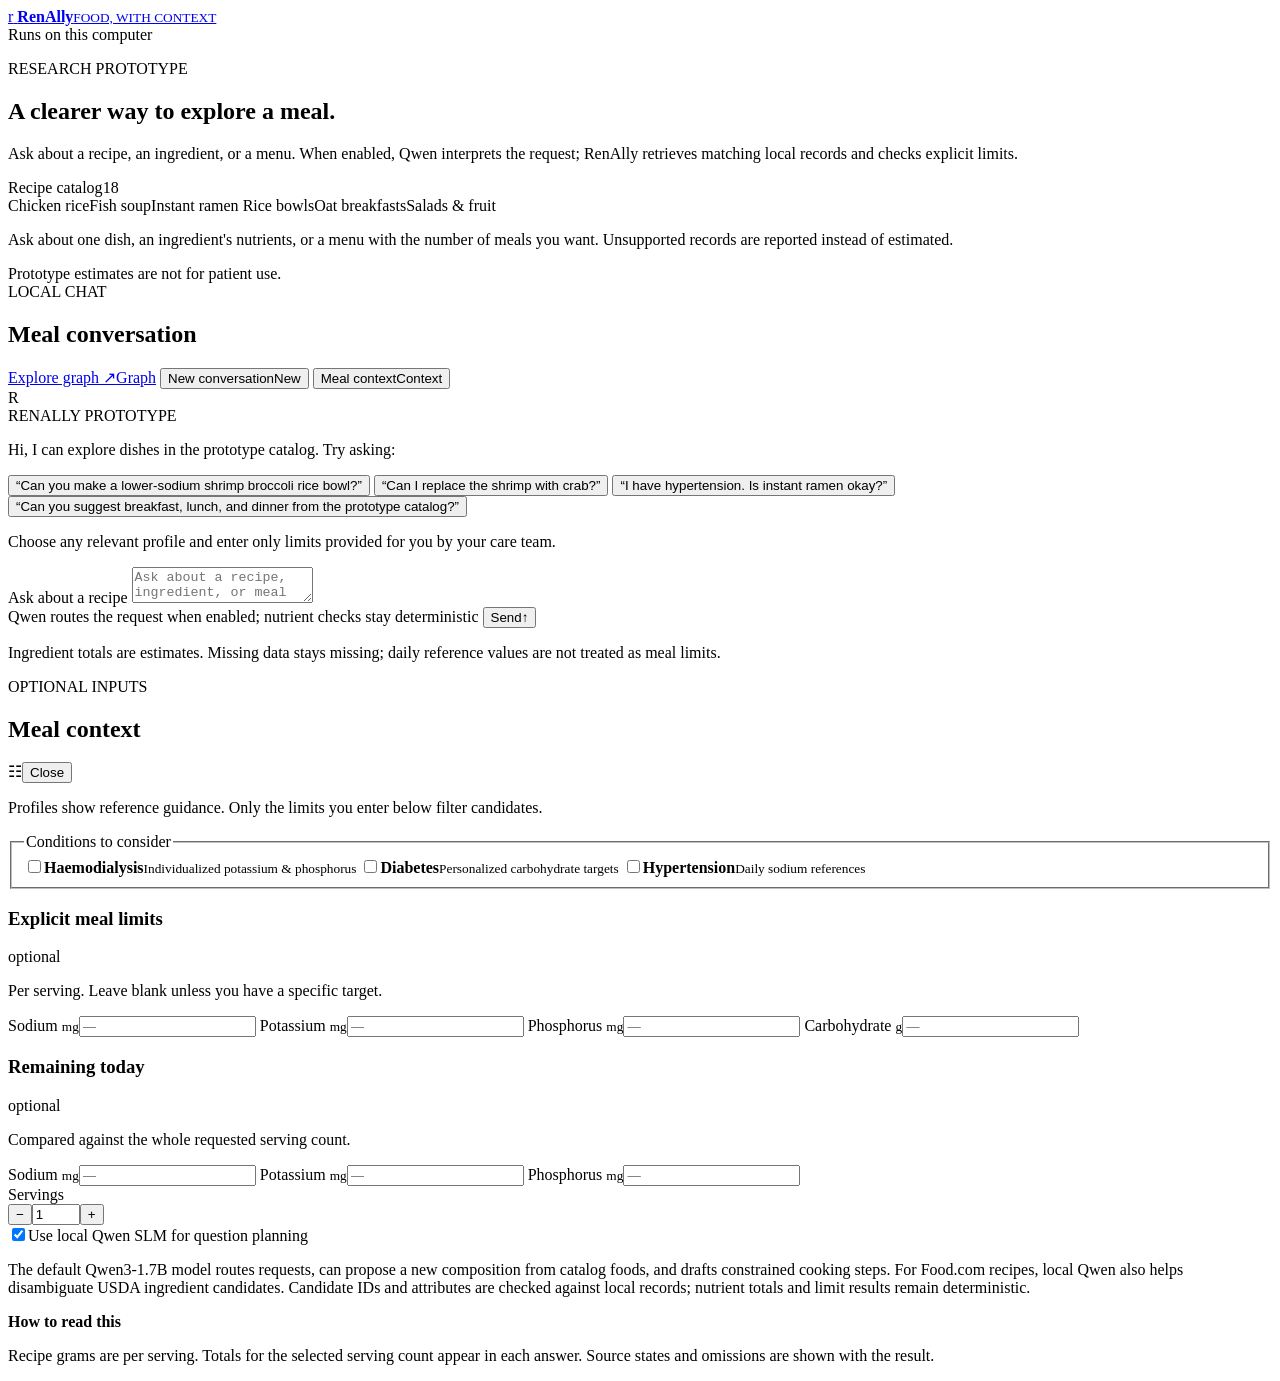
==== web/index.html @ 740d3752 "Initial RenAlly project upload" ====
<!doctype html>
<html lang="en">
<head>
  <meta charset="utf-8">
  <meta name="viewport" content="width=device-width, initial-scale=1">
  <meta name="theme-color" content="#f4f5f1">
  <title>RenAlly · Local prototype</title>
  <link rel="stylesheet" href="/styles.css">
  <script src="/app.js" defer></script>
</head>
<body>
  <div class="app-shell">
    <aside class="sidebar">
      <a class="brand" href="/" aria-label="RenAlly home">
        <span class="brand-mark">r</span>
        <span><strong>RenAlly</strong><small>FOOD, WITH CONTEXT</small></span>
      </a>
      <div class="local-pill"><span></span> Runs on this computer</div>
      <div class="sidebar-copy">
        <p class="eyebrow">RESEARCH PROTOTYPE</p>
        <h1>A clearer way to explore a meal.</h1>
        <p>Ask about a recipe, an ingredient, or a menu. When enabled, Qwen interprets the request; RenAlly retrieves matching local records and checks explicit limits.</p>
      </div>
      <div class="catalog-card">
        <div class="catalog-title"><span>Recipe catalog</span><span class="catalog-count">18</span></div>
        <div class="catalog-chips">
          <span>Chicken rice</span><span>Fish soup</span><span>Instant ramen</span>
          <span>Rice bowls</span><span>Oat breakfasts</span><span>Salads & fruit</span>
        </div>
        <p>Ask about one dish, an ingredient's nutrients, or a menu with the number of meals you want. Unsupported records are reported instead of estimated.</p>
      </div>
      <div class="sidebar-foot">Prototype estimates are not for patient use.</div>
    </aside>

    <main class="main-panel">
      <header class="topbar">
        <div><span class="eyebrow">LOCAL CHAT</span><h2>Meal conversation</h2></div>
        <nav class="nav-actions" aria-label="Prototype pages">
          <a class="text-button graph-link" href="/graph" aria-label="Explore graph"><span class="desktop-nav">Explore graph ↗</span><span class="mobile-nav">Graph</span></a>
          <button id="clear-chat" class="text-button" type="button" aria-label="Start a new conversation"><span class="desktop-nav">New conversation</span><span class="mobile-nav">New</span></button>
          <button id="settings-toggle" class="text-button" type="button" aria-controls="settings-panel" aria-expanded="false"><span class="desktop-nav">Meal context</span><span class="mobile-nav">Context</span></button>
        </nav>
      </header>

      <section id="chat-log" class="chat-log" aria-live="polite" aria-label="Conversation">
        <article class="message assistant welcome-message">
          <div class="avatar">R</div>
          <div class="message-body">
            <div class="message-meta">RENALLY <span>PROTOTYPE</span></div>
            <div class="bubble">
              <p>Hi, I can explore dishes in the prototype catalog. Try asking:</p>
              <button class="suggestion" type="button" data-query="Can you make a lower-sodium shrimp broccoli rice bowl?">“Can you make a lower-sodium shrimp broccoli rice bowl?”</button>
              <button class="suggestion" type="button" data-query="Can I replace the shrimp with crab?">“Can I replace the shrimp with crab?”</button>
              <button class="suggestion" type="button" data-query="I have hypertension. Is instant ramen okay?">“I have hypertension. Is instant ramen okay?”</button>
              <button class="suggestion" type="button" data-query="Can you suggest breakfast, lunch, and dinner from the prototype catalog?">“Can you suggest breakfast, lunch, and dinner from the prototype catalog?”</button>
              <p class="quiet-note">Choose any relevant profile and enter only limits provided for you by your care team.</p>
            </div>
          </div>
        </article>
      </section>

      <div class="composer-wrap">
        <form id="chat-form" class="composer">
          <label for="query" class="sr-only">Ask about a recipe</label>
          <textarea id="query" rows="2" placeholder="Ask about a recipe, ingredient, or meal plan…" required></textarea>
          <div class="composer-bottom">
            <span class="composer-hint">Qwen routes the request when enabled; nutrient checks stay deterministic</span>
            <button id="send-button" class="send-button" type="submit" aria-label="Send question"><span>Send</span><b>↑</b></button>
          </div>
        </form>
        <p class="disclaimer">Ingredient totals are estimates. Missing data stays missing; daily reference values are not treated as meal limits.</p>
      </div>
    </main>

    <aside id="settings-panel" class="settings-panel">
      <div class="settings-heading"><div><span class="eyebrow">OPTIONAL INPUTS</span><h2>Meal context</h2></div><span class="settings-icon">☷</span><button id="settings-close" class="text-button" type="button" aria-label="Close meal context">Close</button></div>
      <p class="settings-intro">Profiles show reference guidance. Only the limits you enter below filter candidates.</p>

      <fieldset class="profile-fieldset">
        <legend>Conditions to consider</legend>
        <label class="check-row"><input type="checkbox" name="condition" value="haemodialysis"><span class="custom-check"></span><span><strong>Haemodialysis</strong><small>Individualized potassium & phosphorus</small></span></label>
        <label class="check-row"><input type="checkbox" name="condition" value="diabetes"><span class="custom-check"></span><span><strong>Diabetes</strong><small>Personalized carbohydrate targets</small></span></label>
        <label class="check-row"><input type="checkbox" name="condition" value="hypertension"><span class="custom-check"></span><span><strong>Hypertension</strong><small>Daily sodium references</small></span></label>
      </fieldset>

      <section class="limit-section">
        <div class="section-heading"><h3>Explicit meal limits</h3><span>optional</span></div>
        <p>Per serving. Leave blank unless you have a specific target.</p>
        <label class="number-row"><span>Sodium <small>mg</small></span><input id="meal-sodium" type="number" min="0" step="any" placeholder="—"></label>
        <label class="number-row"><span>Potassium <small>mg</small></span><input id="meal-potassium" type="number" min="0" step="any" placeholder="—"></label>
        <label class="number-row"><span>Phosphorus <small>mg</small></span><input id="meal-phosphorus" type="number" min="0" step="any" placeholder="—"></label>
        <label class="number-row"><span>Carbohydrate <small>g</small></span><input id="meal-carbohydrate" type="number" min="0" step="any" placeholder="—"></label>
      </section>

      <section class="limit-section remaining-section">
        <div class="section-heading"><h3>Remaining today</h3><span>optional</span></div>
        <p>Compared against the whole requested serving count.</p>
        <label class="number-row"><span>Sodium <small>mg</small></span><input id="remaining-sodium" type="number" min="0" step="any" placeholder="—"></label>
        <label class="number-row"><span>Potassium <small>mg</small></span><input id="remaining-potassium" type="number" min="0" step="any" placeholder="—"></label>
        <label class="number-row"><span>Phosphorus <small>mg</small></span><input id="remaining-phosphorus" type="number" min="0" step="any" placeholder="—"></label>
      </section>

      <div class="servings-row"><label for="servings">Servings</label><div class="stepper"><button type="button" id="servings-minus" aria-label="Decrease servings">−</button><input id="servings" type="number" min="1" max="20" value="1"><button type="button" id="servings-plus" aria-label="Increase servings">+</button></div></div>
      <label class="slm-toggle"><input id="use-slm" type="checkbox" checked><span>Use local Qwen SLM for question planning</span></label>
      <p class="slm-note">The default Qwen3-1.7B model routes requests, can propose a new composition from catalog foods, and drafts constrained cooking steps. For Food.com recipes, local Qwen also helps disambiguate USDA ingredient candidates. Candidate IDs and attributes are checked against local records; nutrient totals and limit results remain deterministic.</p>
      <div class="context-note"><strong>How to read this</strong><p>Recipe grams are per serving. Totals for the selected serving count appear in each answer. Source states and omissions are shown with the result.</p></div>
    </aside>
  </div>
</body>
</html>
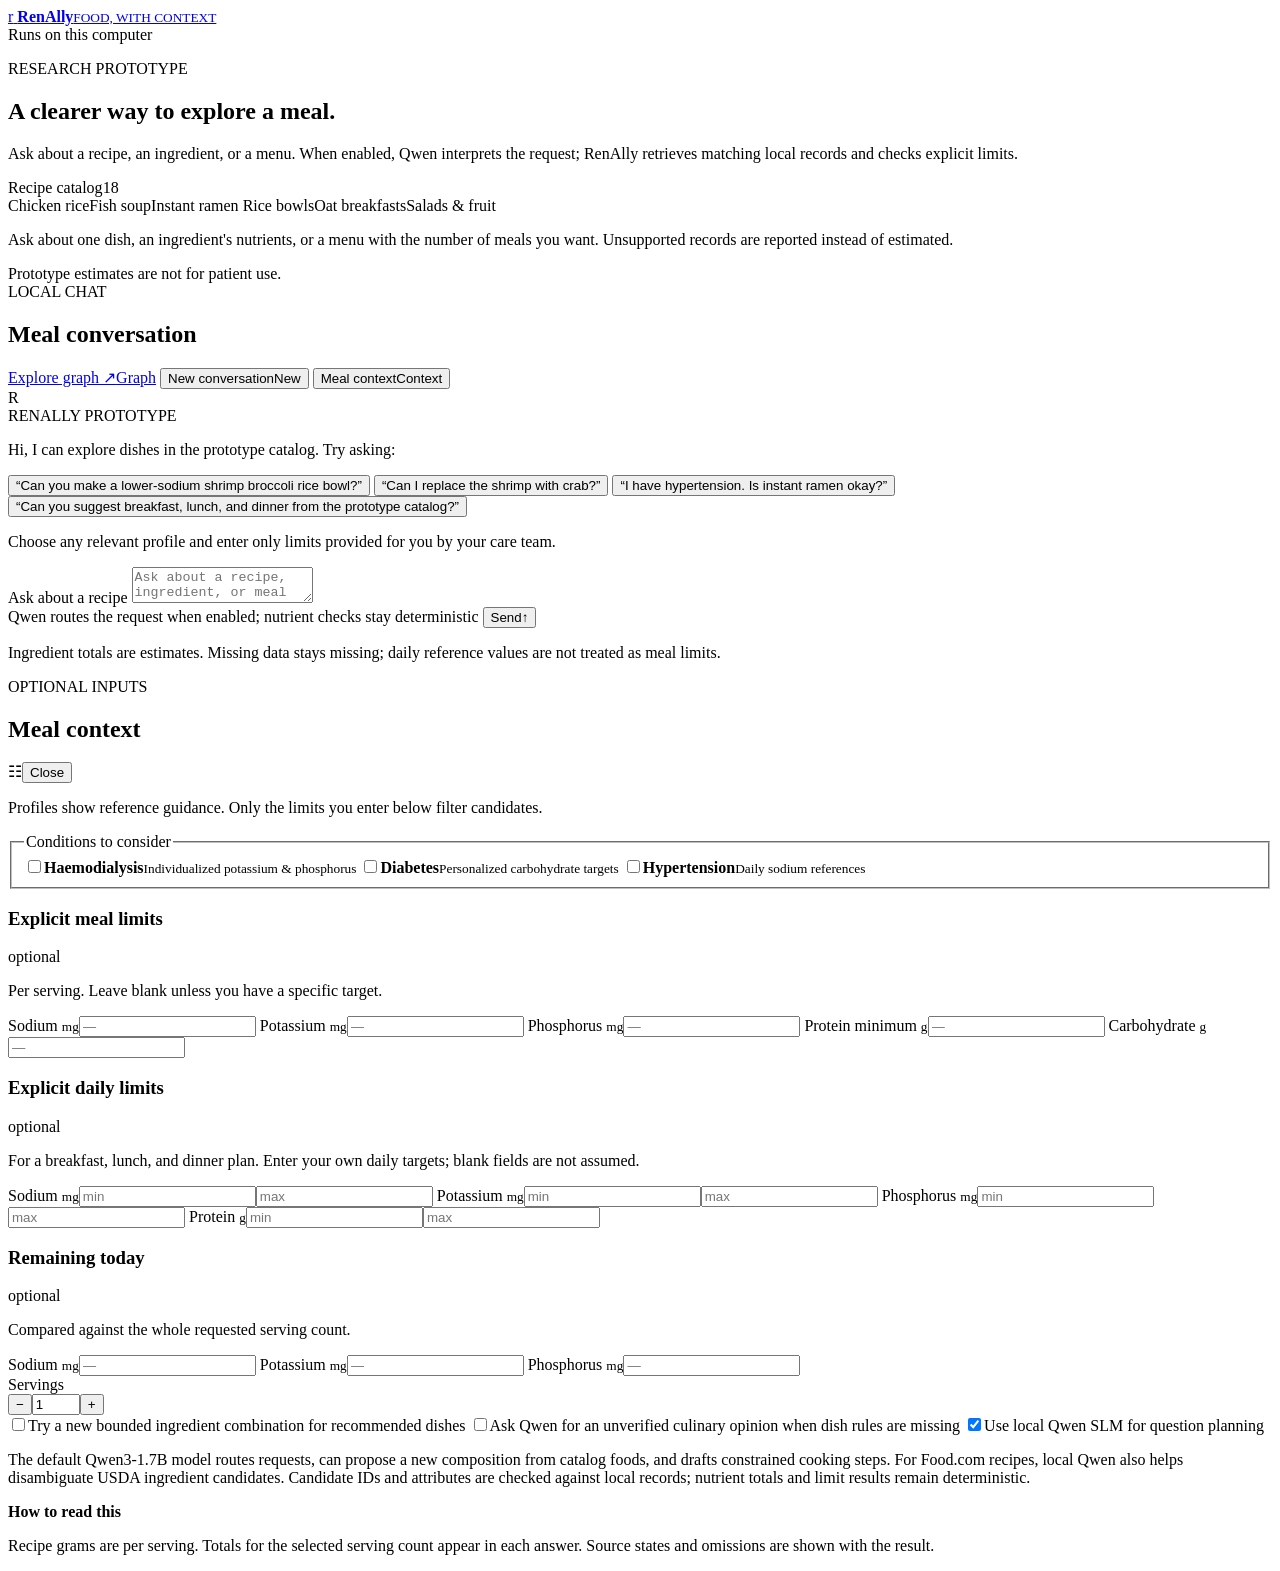
==== commit 0f63f41a: "Removed unnecessary functions" ====
--- a/web/index.html
+++ b/web/index.html
@@ -89,7 +89,17 @@
         <label class="number-row"><span>Sodium <small>mg</small></span><input id="meal-sodium" type="number" min="0" step="any" placeholder="—"></label>
         <label class="number-row"><span>Potassium <small>mg</small></span><input id="meal-potassium" type="number" min="0" step="any" placeholder="—"></label>
         <label class="number-row"><span>Phosphorus <small>mg</small></span><input id="meal-phosphorus" type="number" min="0" step="any" placeholder="—"></label>
+        <label class="number-row"><span>Protein minimum <small>g</small></span><input id="meal-protein-min" type="number" min="0" step="any" placeholder="—"></label>
         <label class="number-row"><span>Carbohydrate <small>g</small></span><input id="meal-carbohydrate" type="number" min="0" step="any" placeholder="—"></label>
+      </section>
+
+      <section class="limit-section">
+        <div class="section-heading"><h3>Explicit daily limits</h3><span>optional</span></div>
+        <p>For a breakfast, lunch, and dinner plan. Enter your own daily targets; blank fields are not assumed.</p>
+        <label class="number-row daily-limit-row"><span>Sodium <small>mg</small></span><input id="daily-sodium-min" type="number" min="0" step="any" placeholder="min"><input id="daily-sodium-max" type="number" min="0" step="any" placeholder="max"></label>
+        <label class="number-row daily-limit-row"><span>Potassium <small>mg</small></span><input id="daily-potassium-min" type="number" min="0" step="any" placeholder="min"><input id="daily-potassium-max" type="number" min="0" step="any" placeholder="max"></label>
+        <label class="number-row daily-limit-row"><span>Phosphorus <small>mg</small></span><input id="daily-phosphorus-min" type="number" min="0" step="any" placeholder="min"><input id="daily-phosphorus-max" type="number" min="0" step="any" placeholder="max"></label>
+        <label class="number-row daily-limit-row"><span>Protein <small>g</small></span><input id="daily-protein-min" type="number" min="0" step="any" placeholder="min"><input id="daily-protein-max" type="number" min="0" step="any" placeholder="max"></label>
       </section>
 
       <section class="limit-section remaining-section">
@@ -101,6 +111,8 @@
       </section>
 
       <div class="servings-row"><label for="servings">Servings</label><div class="stepper"><button type="button" id="servings-minus" aria-label="Decrease servings">−</button><input id="servings" type="number" min="1" max="20" value="1"><button type="button" id="servings-plus" aria-label="Increase servings">+</button></div></div>
+      <label class="slm-toggle"><input id="optimise-quantities" type="checkbox"><span>Try a new bounded ingredient combination for recommended dishes</span></label>
+      <label class="slm-toggle"><input id="assess-culinary-with-slm" type="checkbox"><span>Ask Qwen for an unverified culinary opinion when dish rules are missing</span></label>
       <label class="slm-toggle"><input id="use-slm" type="checkbox" checked><span>Use local Qwen SLM for question planning</span></label>
       <p class="slm-note">The default Qwen3-1.7B model routes requests, can propose a new composition from catalog foods, and drafts constrained cooking steps. For Food.com recipes, local Qwen also helps disambiguate USDA ingredient candidates. Candidate IDs and attributes are checked against local records; nutrient totals and limit results remain deterministic.</p>
       <div class="context-note"><strong>How to read this</strong><p>Recipe grams are per serving. Totals for the selected serving count appear in each answer. Source states and omissions are shown with the result.</p></div>
